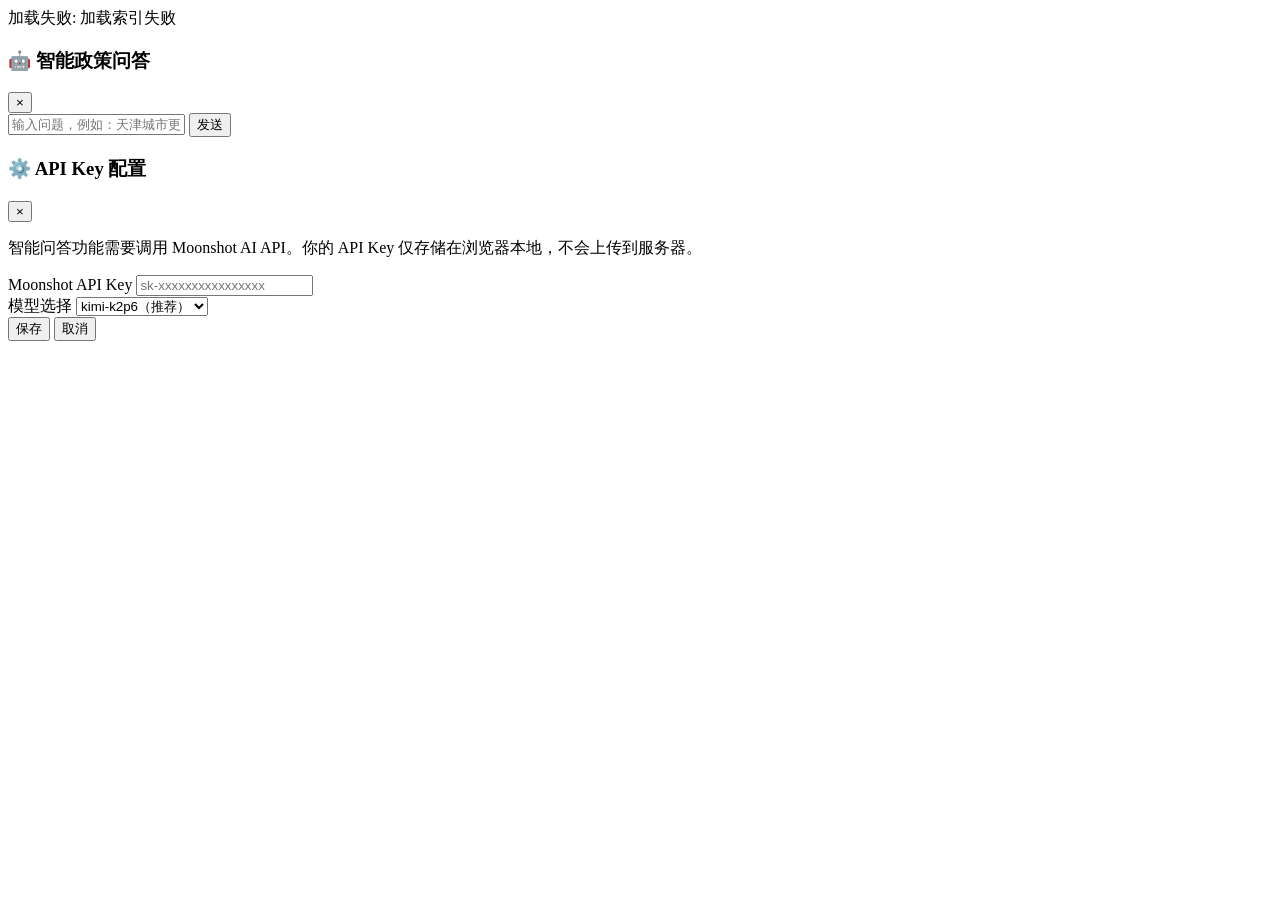
==== index.html @ b6fc8dc0 "将设置按钮移到全局header右上角，更显眼" ====
<!DOCTYPE html>
<html lang="zh-CN">
<head>
    <meta charset="UTF-8">
    <meta name="viewport" content="width=device-width, initial-scale=1.0">
    <title>天津市城市更新政策智能检索系统</title>
    <link rel="stylesheet" href="css/style.css">
</head>
<body>
    <div id="loading-screen">
        <div class="loader-ring"><div></div><div></div><div></div><div></div></div>
        <div class="loading-text">正在加载政策数据库...</div>
        <div class="loading-progress"><div class="loading-bar"></div></div>
    </div>

    <div id="app" style="display:none">
        <!-- 顶部导航 -->
        <header class="header">
            <div class="header-inner">
                <div class="logo">
                    <span class="logo-icon">🏛️</span>
                    <div class="logo-text">
                        <h1>城市更新政策智能检索</h1>
                        <span class="logo-sub">Tianjin Urban Renewal Policy Search</span>
                    </div>
                </div>
                <div class="header-stats">
                    <span id="stat-total">加载中...</span>
                    <button id="btn-config" class="btn-action" title="配置API Key" style="margin-left:10px;font-size:13px">⚙️</button>
                </div>
            </div>
        </header>

        <!-- 搜索区域 -->
        <section class="search-section">
            <div class="search-container">
                <div class="search-box">
                    <input type="text" id="search-input" placeholder="输入关键词检索，例如：容积率、停车位、保障性住房、存量盘活..." autocomplete="off">
                    <button id="search-btn" class="btn-search">🔍 检索</button>
                    <button id="rag-btn" class="btn-rag">🤖 智能问答</button>
                </div>
                <div class="search-tips">
                    <span>💡 支持模糊匹配 · 多关键词组合 · 自动补全</span>
                </div>
                <!-- 分类筛选 -->
                <div class="category-filter">
                    <button class="cat-filter active" data-cat="all">全部</button>
                    <button class="cat-filter" data-cat="国家层面政策">🇨🇳 国家政策</button>
                    <button class="cat-filter" data-cat="天津市市级法规/纲领性政策">🏛️ 地方法规</button>
                    <button class="cat-filter" data-cat="天津市市直部门配套政策">📋 部委文件</button>
                    <button class="cat-filter" data-cat="天津市地方标准">🔧 工程标准</button>
                </div>
            </div>
        </section>

        <!-- 主内容区 -->
        <main class="main-content">
            <!-- 左侧结果列表 -->
            <aside class="left-panel">
                <div class="panel-header">
                    <span>📋 检索结果</span>
                    <span id="result-count" class="result-count">0</span>
                </div>
                <div id="results-list" class="results-list">
                    <div class="empty-state">
                        <div class="empty-icon">🔍</div>
                        <div>输入关键词开始检索</div>
                    </div>
                </div>
            </aside>

            <!-- 右侧详情面板 -->
            <section class="right-panel">
                <div class="panel-header">
                    <span>📄 条文详情</span>
                    <div class="panel-actions">
                        <button id="btn-config" class="btn-action" title="配置API Key">⚙️</button>
                    </div>
                </div>
                <div id="detail-content" class="detail-content">
                    <div class="empty-state">
                        <div class="empty-icon">📑</div>
                        <div>点击左侧结果查看详情</div>
                    </div>
                </div>
            </section>
        </main>
    </div>

    <!-- RAG 问答弹窗 -->
    <div id="rag-modal" class="modal">
        <div class="modal-content">
            <div class="modal-header">
                <h3>🤖 智能政策问答</h3>
                <button class="modal-close" onclick="closeRag()">&times;</button>
            </div>
            <div class="modal-body">
                <div id="rag-messages" class="rag-messages"></div>
                <div class="rag-input-area">
                    <input type="text" id="rag-input" placeholder="输入问题，例如：天津城市更新条例中关于容积率控制的规定是什么？">
                    <button id="rag-send" onclick="sendRag()">发送</button>
                </div>
                <div id="rag-api-notice" class="api-notice" style="display:none">
                    ⚠️ 请先配置 Moonshot API Key 才能使用智能问答
                    <button onclick="showConfig()">去配置</button>
                </div>
            </div>
        </div>
    </div>

    <!-- API Key 配置弹窗 -->
    <div id="config-modal" class="modal">
        <div class="modal-content modal-small">
            <div class="modal-header">
                <h3>⚙️ API Key 配置</h3>
                <button class="modal-close" onclick="closeConfig()">&times;</button>
            </div>
            <div class="modal-body">
                <p class="config-desc">智能问答功能需要调用 Moonshot AI API。你的 API Key 仅存储在浏览器本地，不会上传到服务器。</p>
                <div class="config-field">
                    <label>Moonshot API Key</label>
                    <input type="password" id="api-key-input" placeholder="sk-xxxxxxxxxxxxxxxx">
                </div>
                <div class="config-field">
                    <label>模型选择</label>
                    <select id="model-select">
                        <option value="kimi-k2p6">kimi-k2p6（推荐）</option>
                        <option value="kimi-k2">kimi-k2</option>
                        <option value="moonshot-v1-8k">moonshot-v1-8k</option>
                    </select>
                </div>
                <div class="config-actions">
                    <button class="btn-primary" onclick="saveConfig()">保存</button>
                    <button onclick="closeConfig()">取消</button>
                </div>
            </div>
        </div>
    </div>

    <script src="js/app.js"></script>
</body>
</html>
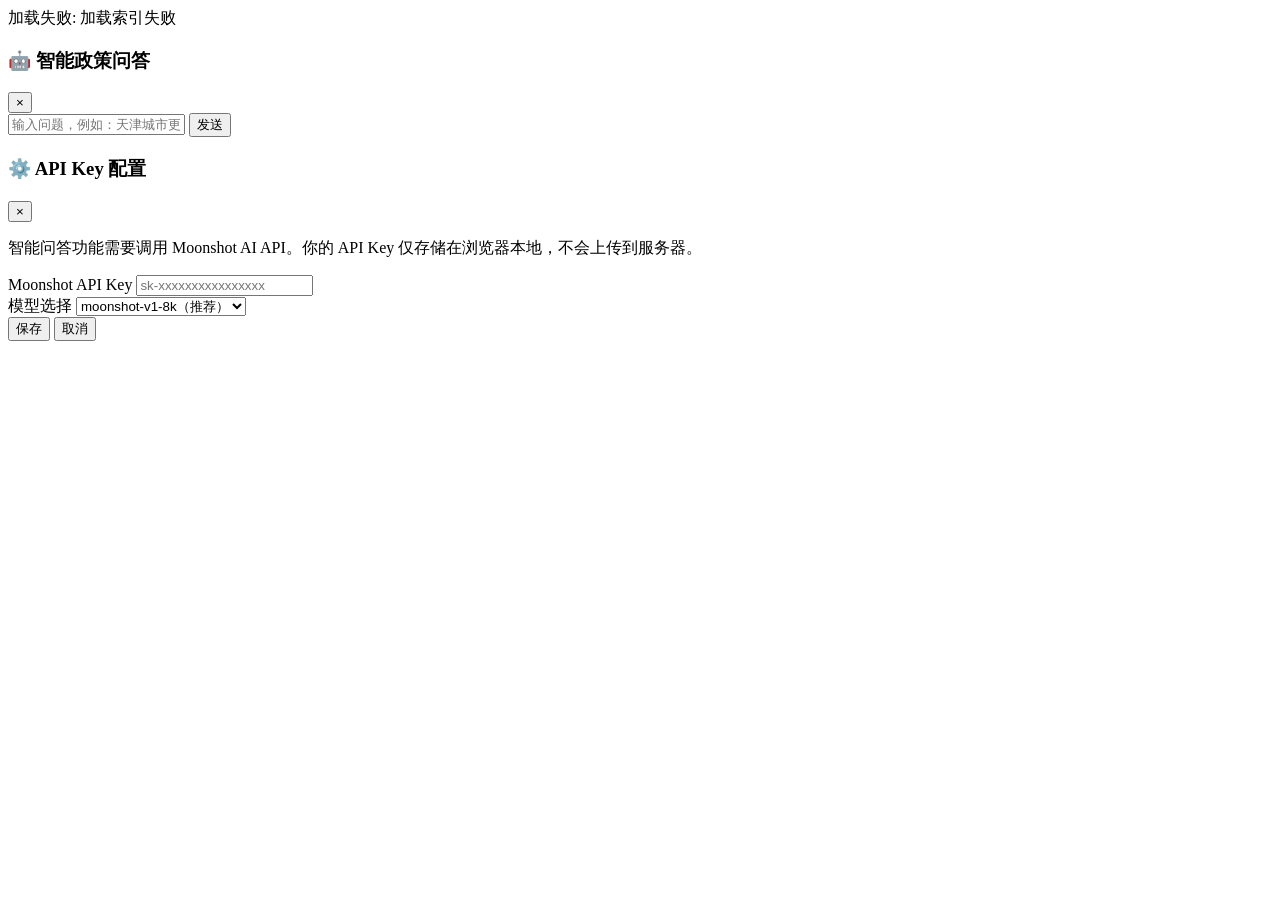
==== commit 39af1f0e: "修复模型名：moonshot API 用 moonshot-v1-8k 而非 kimi-k2p6" ====
--- a/index.html
+++ b/index.html
@@ -124,9 +124,9 @@
                 <div class="config-field">
                     <label>模型选择</label>
                     <select id="model-select">
-                        <option value="kimi-k2p6">kimi-k2p6（推荐）</option>
-                        <option value="kimi-k2">kimi-k2</option>
-                        <option value="moonshot-v1-8k">moonshot-v1-8k</option>
+                        <option value="moonshot-v1-8k">moonshot-v1-8k（推荐）</option>
+                        <option value="moonshot-v1-32k">moonshot-v1-32k</option>
+                        <option value="moonshot-v1-128k">moonshot-v1-128k</option>
                     </select>
                 </div>
                 <div class="config-actions">
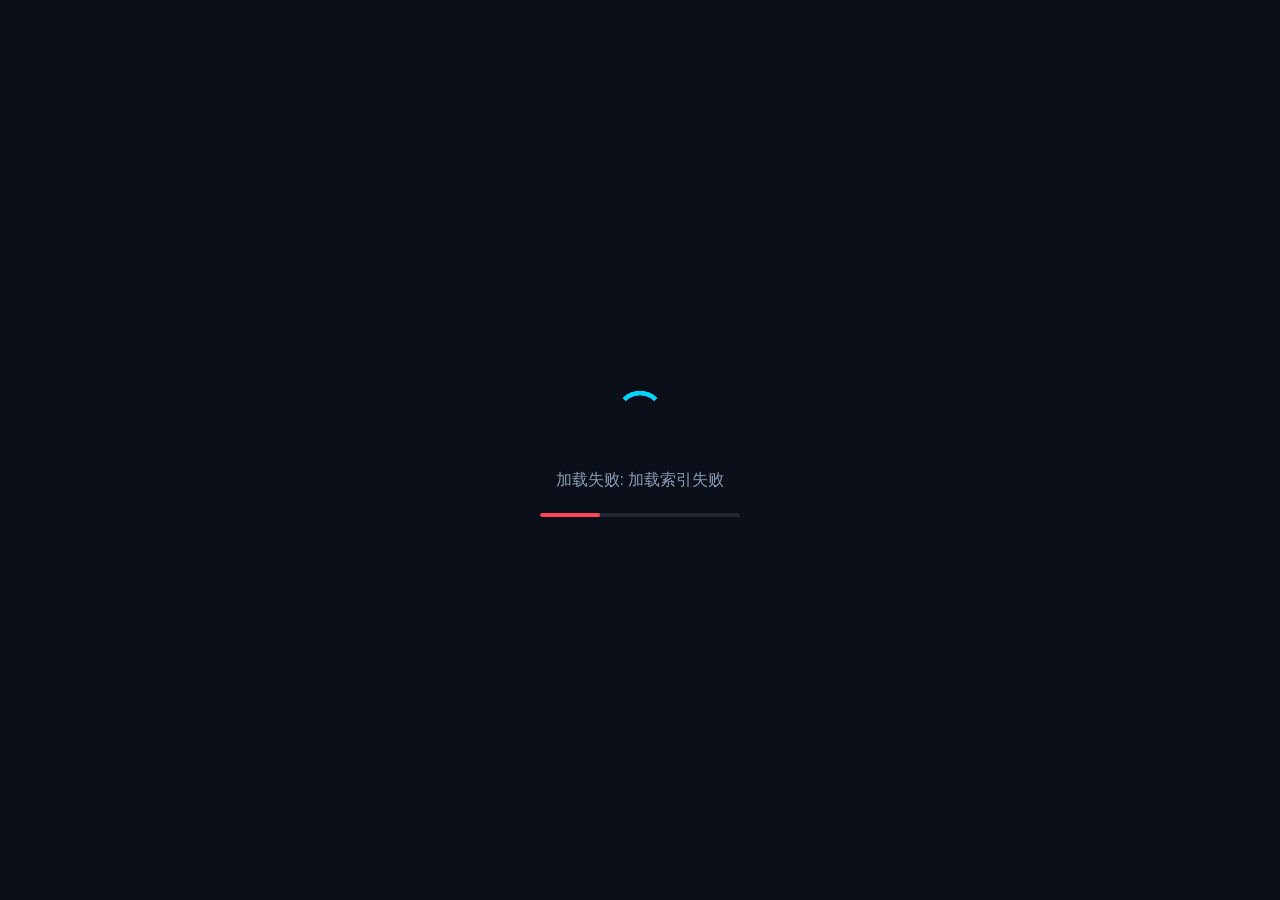
==== commit 52fbaedc: "header居中：标题+credit放正中，设置按钮固定右上角" ====
--- a/index.html
+++ b/index.html
@@ -16,17 +16,18 @@
     <div id="app" style="display:none">
         <!-- 顶部导航 -->
         <header class="header">
+            <button id="btn-config" class="btn-config-fixed" title="配置API Key">⚙️</button>
             <div class="header-inner">
-                <div class="logo">
+                <div class="logo-centered">
                     <span class="logo-icon">🏛️</span>
                     <div class="logo-text">
                         <h1>城市更新政策智能检索</h1>
                         <span class="logo-sub">Tianjin Urban Renewal Policy Search</span>
                     </div>
                 </div>
+                <div class="header-credit">The website is credit to TUPDI CHENXU, ZHOUNA, SUNKEZHANG, QIUYUSI</div>
                 <div class="header-stats">
                     <span id="stat-total">加载中...</span>
-                    <button id="btn-config" class="btn-action" title="配置API Key" style="margin-left:10px;font-size:13px">⚙️</button>
                 </div>
             </div>
         </header>
--- a/css/style.css
+++ b/css/style.css
@@ -0,0 +1,778 @@
+/* ============================================
+   城市更新政策智能检索系统
+   深色科技主题 · 动感交互
+   ============================================ */
+
+:root {
+    --bg-primary: #0a0f1a;
+    --bg-secondary: #0d1321;
+    --bg-card: rgba(13, 19, 33, 0.85);
+    --bg-card-hover: rgba(20, 30, 55, 0.95);
+    --text-primary: #e8ecf1;
+    --text-secondary: #8b9bb4;
+    --text-muted: #5a6a82;
+    --accent: #00d4ff;
+    --accent-dim: rgba(0, 212, 255, 0.15);
+    --accent-glow: rgba(0, 212, 255, 0.4);
+    --border: rgba(0, 212, 255, 0.12);
+    --border-hover: rgba(0, 212, 255, 0.3);
+    --danger: #ff4757;
+    --success: #2ed573;
+    --gradient-start: #00d4ff;
+    --gradient-end: #0077ff;
+    --font-main: 'Inter', 'Noto Sans SC', -apple-system, sans-serif;
+    --transition: 0.3s cubic-bezier(0.4, 0, 0.2, 1);
+    --radius: 12px;
+    --radius-sm: 8px;
+}
+
+* { margin: 0; padding: 0; box-sizing: border-box; }
+
+body {
+    font-family: var(--font-main);
+    background: var(--bg-primary);
+    color: var(--text-primary);
+    line-height: 1.6;
+    min-height: 100vh;
+    overflow-x: hidden;
+}
+
+/* ===== 加载动画 ===== */
+#loading-screen {
+    position: fixed;
+    inset: 0;
+    background: var(--bg-primary);
+    display: flex;
+    flex-direction: column;
+    align-items: center;
+    justify-content: center;
+    z-index: 9999;
+    gap: 20px;
+}
+.loader-ring {
+    display: inline-block;
+    position: relative;
+    width: 64px;
+    height: 64px;
+}
+.loader-ring div {
+    box-sizing: border-box;
+    display: block;
+    position: absolute;
+    width: 48px;
+    height: 48px;
+    margin: 8px;
+    border: 4px solid var(--accent);
+    border-radius: 50%;
+    animation: loader-ring 1.2s cubic-bezier(0.5, 0, 0.5, 1) infinite;
+    border-color: var(--accent) transparent transparent transparent;
+}
+.loader-ring div:nth-child(1) { animation-delay: -0.45s; }
+.loader-ring div:nth-child(2) { animation-delay: -0.3s; }
+.loader-ring div:nth-child(3) { animation-delay: -0.15s; }
+@keyframes loader-ring {
+    0% { transform: rotate(0deg); }
+    100% { transform: rotate(360deg); }
+}
+.loading-text {
+    font-size: 16px;
+    color: var(--text-secondary);
+    animation: pulse 2s ease-in-out infinite;
+}
+@keyframes pulse {
+    0%, 100% { opacity: 0.6; }
+    50% { opacity: 1; }
+}
+.loading-progress {
+    width: 200px;
+    height: 4px;
+    background: rgba(255,255,255,0.1);
+    border-radius: 2px;
+    overflow: hidden;
+}
+.loading-bar {
+    height: 100%;
+    width: 0%;
+    background: linear-gradient(90deg, var(--gradient-start), var(--gradient-end));
+    border-radius: 2px;
+    transition: width 0.5s ease;
+}
+
+/* ===== 头部 ===== */
+.header {
+    background: linear-gradient(180deg, rgba(10,15,26,0.95) 0%, rgba(10,15,26,0.8) 100%);
+    backdrop-filter: blur(20px);
+    border-bottom: 1px solid var(--border);
+    padding: 16px 24px;
+    position: sticky;
+    top: 0;
+    z-index: 100;
+    text-align: center;
+}
+.btn-config-fixed {
+    position: absolute;
+    top: 16px;
+    right: 24px;
+    padding: 6px 12px;
+    border: 1px solid var(--border);
+    border-radius: 6px;
+    font-size: 14px;
+    cursor: pointer;
+    background: transparent;
+    color: var(--text-secondary);
+    transition: all 0.2s;
+    z-index: 101;
+}
+.btn-config-fixed:hover {
+    border-color: var(--accent);
+    color: var(--accent);
+}
+.header-inner {
+    max-width: 1400px;
+    margin: 0 auto;
+    display: flex;
+    flex-direction: column;
+    align-items: center;
+    gap: 6px;
+}
+.logo-centered {
+    display: flex;
+    align-items: center;
+    gap: 12px;
+    justify-content: center;
+}
+.logo-centered .logo-icon {
+    font-size: 28px;
+}
+.logo-centered .logo-text h1 {
+    font-size: 18px;
+    font-weight: 700;
+    color: var(--text-primary);
+    line-height: 1.2;
+}
+.logo-centered .logo-sub {
+    font-size: 11px;
+    color: var(--text-muted);
+    letter-spacing: 1px;
+    text-transform: uppercase;
+}
+.header-stats {
+    font-size: 12px;
+    color: var(--text-secondary);
+    margin-top: 2px;
+}
+.header-credit {
+    font-size: 11px;
+    color: var(--text-muted);
+    letter-spacing: 0.5px;
+    margin-top: 2px;
+}
+
+/* ===== 搜索区域 ===== */
+.search-section {
+    padding: 32px 24px;
+    background: linear-gradient(180deg, rgba(0,212,255,0.03) 0%, transparent 100%);
+}
+.search-container {
+    max-width: 900px;
+    margin: 0 auto;
+    display: flex;
+    flex-direction: column;
+    gap: 16px;
+}
+.search-box {
+    display: flex;
+    gap: 12px;
+    align-items: center;
+}
+#search-input {
+    flex: 1;
+    padding: 14px 20px;
+    border: 2px solid var(--border);
+    border-radius: var(--radius);
+    font-size: 15px;
+    background: var(--bg-card);
+    color: var(--text-primary);
+    transition: all var(--transition);
+}
+#search-input:focus {
+    outline: none;
+    border-color: var(--accent);
+    box-shadow: 0 0 0 4px var(--accent-dim), 0 0 20px rgba(0,212,255,0.1);
+}
+#search-input::placeholder {
+    color: var(--text-muted);
+}
+.btn-search, .btn-rag {
+    padding: 14px 28px;
+    border: none;
+    border-radius: var(--radius);
+    font-size: 15px;
+    font-weight: 600;
+    cursor: pointer;
+    transition: all var(--transition);
+    white-space: nowrap;
+}
+.btn-search {
+    background: linear-gradient(135deg, #FF6B6B 0%, #FF8E8E 100%);
+    color: white;
+    box-shadow: 0 3px 12px rgba(255,107,107,0.3);
+}
+.btn-search:hover {
+    transform: translateY(-2px);
+    box-shadow: 0 5px 20px rgba(255,107,107,0.4);
+}
+.btn-rag {
+    background: linear-gradient(135deg, var(--gradient-start) 0%, var(--gradient-end) 100%);
+    color: white;
+    box-shadow: 0 3px 12px rgba(0,212,255,0.2);
+}
+.btn-rag:hover {
+    transform: translateY(-2px);
+    box-shadow: 0 5px 20px rgba(0,212,255,0.3);
+}
+.search-tips {
+    text-align: center;
+    font-size: 12px;
+    color: var(--text-muted);
+}
+
+/* ===== 分类筛选 ===== */
+.category-filter {
+    display: flex;
+    gap: 10px;
+    justify-content: center;
+    flex-wrap: wrap;
+    padding: 8px 0;
+}
+.cat-filter {
+    padding: 8px 16px;
+    border: 1px solid var(--border);
+    border-radius: 20px;
+    font-size: 13px;
+    font-weight: 500;
+    cursor: pointer;
+    background: var(--bg-card);
+    color: var(--text-secondary);
+    transition: all var(--transition);
+}
+.cat-filter:hover {
+    border-color: var(--border-hover);
+    color: var(--text-primary);
+    transform: translateY(-1px);
+}
+.cat-filter.active {
+    background: linear-gradient(135deg, var(--gradient-start), var(--gradient-end));
+    color: white;
+    border-color: transparent;
+    box-shadow: 0 3px 12px rgba(0,212,255,0.2);
+}
+
+/* ===== 主内容区 ===== */
+.main-content {
+    display: flex;
+    max-width: 1400px;
+    margin: 0 auto;
+    padding: 0 24px 24px;
+    gap: 1px;
+    height: calc(100vh - 220px);
+    min-height: 500px;
+}
+
+/* ===== 左侧面板 ===== */
+.left-panel {
+    width: 420px;
+    min-width: 320px;
+    background: var(--bg-card);
+    border: 1px solid var(--border);
+    border-radius: var(--radius) 0 0 var(--radius);
+    display: flex;
+    flex-direction: column;
+    overflow: hidden;
+}
+.panel-header {
+    padding: 14px 18px;
+    background: var(--bg-secondary);
+    border-bottom: 1px solid var(--border);
+    font-size: 14px;
+    font-weight: 600;
+    display: flex;
+    justify-content: space-between;
+    align-items: center;
+    flex-shrink: 0;
+}
+.result-count {
+    background: var(--accent-dim);
+    color: var(--accent);
+    font-size: 12px;
+    padding: 2px 10px;
+    border-radius: 10px;
+    font-weight: 700;
+}
+.results-list {
+    flex: 1;
+    overflow-y: auto;
+    padding: 12px;
+}
+
+/* 空状态 */
+.empty-state {
+    display: flex;
+    flex-direction: column;
+    align-items: center;
+    justify-content: center;
+    height: 100%;
+    color: var(--text-muted);
+    font-size: 14px;
+    text-align: center;
+    gap: 12px;
+}
+.empty-icon {
+    font-size: 48px;
+    opacity: 0.3;
+}
+
+/* 结果卡片 */
+.result-card {
+    padding: 14px 16px;
+    margin-bottom: 10px;
+    border-radius: var(--radius-sm);
+    cursor: pointer;
+    transition: all var(--transition);
+    border: 1px solid transparent;
+    position: relative;
+    overflow: hidden;
+    animation: cardIn 0.3s ease forwards;
+    opacity: 0;
+}
+@keyframes cardIn {
+    from { opacity: 0; transform: translateY(10px); }
+    to { opacity: 1; transform: translateY(0); }
+}
+.result-card:hover {
+    background: var(--bg-card-hover);
+    border-color: var(--border-hover);
+    transform: translateY(-2px);
+    box-shadow: 0 4px 16px rgba(0,0,0,0.2);
+}
+.result-card.active {
+    border-color: var(--accent);
+    box-shadow: 0 0 0 2px var(--accent-dim), 0 4px 16px rgba(0,212,255,0.1);
+    background: rgba(0,212,255,0.05);
+}
+.result-card::before {
+    content: '';
+    position: absolute;
+    left: 0; top: 0; bottom: 0;
+    width: 4px;
+    border-radius: 4px 0 0 4px;
+    opacity: 0.8;
+}
+/* 分类颜色 */
+.result-card.cat-national::before { background: #FF6B6B; }
+.result-card.cat-policy::before { background: #4D96FF; }
+.result-card.cat-policy2::before { background: #6BCB77; }
+.result-card.cat-standard::before { background: #FFD93D; }
+.result-card.cat-default::before { background: #95a5a6; }
+
+.result-header {
+    display: flex;
+    align-items: center;
+    gap: 8px;
+    margin-bottom: 6px;
+    font-size: 12px;
+}
+.result-type {
+    color: white;
+    font-size: 10px;
+    padding: 2px 8px;
+    border-radius: 6px;
+    font-weight: 700;
+    white-space: nowrap;
+}
+.result-type.type-national { background: #FF6B6B; }
+.result-type.type-policy { background: #4D96FF; }
+.result-type.type-policy2 { background: #6BCB77; }
+.result-type.type-standard { background: #d4a017; color: #333; }
+.result-type.type-default { background: #95a5a6; }
+.result-score {
+    font-size: 11px;
+    color: var(--accent);
+    font-weight: 700;
+    margin-left: auto;
+}
+.result-title {
+    font-size: 13px;
+    color: var(--text-primary);
+    line-height: 1.5;
+    font-weight: 500;
+    margin-bottom: 4px;
+}
+.result-meta {
+    font-size: 11px;
+    color: var(--text-muted);
+    display: flex;
+    gap: 8px;
+    flex-wrap: wrap;
+}
+.result-abstract {
+    font-size: 12px;
+    color: var(--text-secondary);
+    line-height: 1.6;
+    margin-top: 8px;
+    display: -webkit-box;
+    -webkit-line-clamp: 2;
+    -webkit-box-orient: vertical;
+    overflow: hidden;
+}
+
+/* ===== 右侧详情面板 ===== */
+.right-panel {
+    flex: 1;
+    background: var(--bg-card);
+    border: 1px solid var(--border);
+    border-radius: 0 var(--radius) var(--radius) 0;
+    display: flex;
+    flex-direction: column;
+    overflow: hidden;
+}
+.panel-actions {
+    display: flex;
+    gap: 8px;
+}
+.btn-action {
+    padding: 6px 12px;
+    border: 1px solid var(--border);
+    border-radius: var(--radius-sm);
+    font-size: 12px;
+    cursor: pointer;
+    background: transparent;
+    color: var(--text-secondary);
+    transition: all var(--transition);
+}
+.btn-action:hover {
+    border-color: var(--border-hover);
+    color: var(--text-primary);
+    background: var(--bg-card-hover);
+}
+.detail-content {
+    flex: 1;
+    overflow-y: auto;
+    padding: 24px;
+}
+.detail-header {
+    margin-bottom: 20px;
+    padding-bottom: 16px;
+    border-bottom: 1px solid var(--border);
+}
+.detail-std-code {
+    font-size: 20px;
+    font-weight: 800;
+    color: var(--text-primary);
+    margin-bottom: 6px;
+}
+.detail-std-name {
+    font-size: 15px;
+    color: var(--text-secondary);
+    margin-bottom: 8px;
+    font-weight: 500;
+}
+.detail-clause {
+    font-size: 14px;
+    color: var(--accent);
+    font-weight: 600;
+}
+.detail-text {
+    font-size: 14px;
+    line-height: 2.0;
+    color: var(--text-primary);
+    white-space: pre-wrap;
+    padding: 20px;
+    background: rgba(0,0,0,0.2);
+    border-radius: var(--radius-sm);
+    border-left: 4px solid var(--accent);
+}
+.detail-actions {
+    padding: 16px 24px;
+    background: var(--bg-secondary);
+    border-top: 1px solid var(--border);
+    display: flex;
+    gap: 10px;
+}
+.btn-primary {
+    background: linear-gradient(135deg, var(--gradient-start), var(--gradient-end));
+    color: white;
+    border: none;
+    padding: 10px 24px;
+    border-radius: var(--radius-sm);
+    font-size: 13px;
+    font-weight: 600;
+    cursor: pointer;
+    transition: all var(--transition);
+    box-shadow: 0 3px 12px rgba(0,212,255,0.2);
+}
+.btn-primary:hover {
+    transform: translateY(-2px);
+    box-shadow: 0 5px 20px rgba(0,212,255,0.3);
+}
+.btn-secondary {
+    background: var(--bg-card);
+    border: 1px solid var(--border);
+    color: var(--text-secondary);
+    padding: 10px 24px;
+    border-radius: var(--radius-sm);
+    font-size: 13px;
+    font-weight: 500;
+    cursor: pointer;
+    transition: all var(--transition);
+}
+.btn-secondary:hover {
+    border-color: var(--border-hover);
+    color: var(--text-primary);
+    background: var(--bg-card-hover);
+}
+
+/* 关键词高亮 */
+.highlight {
+    background: rgba(255, 241, 118, 0.25);
+    color: #fff176;
+    padding: 1px 3px;
+    border-radius: 3px;
+    font-weight: 600;
+}
+
+/* ===== 弹窗 ===== */
+.modal {
+    display: none;
+    position: fixed;
+    top: 0; left: 0;
+    width: 100%; height: 100%;
+    background: rgba(0,0,0,0.6);
+    z-index: 1000;
+    justify-content: center;
+    align-items: center;
+    backdrop-filter: blur(4px);
+}
+.modal.show { display: flex; }
+.modal-content {
+    background: var(--bg-secondary);
+    border: 1px solid var(--border);
+    border-radius: var(--radius);
+    width: 90%;
+    max-width: 700px;
+    max-height: 85vh;
+    display: flex;
+    flex-direction: column;
+    overflow: hidden;
+    box-shadow: 0 20px 60px rgba(0,0,0,0.5);
+    animation: modalIn 0.3s ease;
+}
+.modal-small { max-width: 450px; }
+@keyframes modalIn {
+    from { opacity: 0; transform: scale(0.95); }
+    to { opacity: 1; transform: scale(1); }
+}
+.modal-header {
+    padding: 16px 24px;
+    border-bottom: 1px solid var(--border);
+    display: flex;
+    justify-content: space-between;
+    align-items: center;
+    flex-shrink: 0;
+}
+.modal-header h3 {
+    font-size: 16px;
+    font-weight: 600;
+}
+.modal-close {
+    font-size: 24px;
+    cursor: pointer;
+    color: var(--text-muted);
+    background: none;
+    border: none;
+    line-height: 1;
+    width: 32px;
+    height: 32px;
+    display: flex;
+    align-items: center;
+    justify-content: center;
+    border-radius: var(--radius-sm);
+    transition: all var(--transition);
+}
+.modal-close:hover {
+    background: var(--bg-card);
+    color: var(--text-primary);
+}
+.modal-body {
+    flex: 1;
+    overflow-y: auto;
+    padding: 20px 24px;
+    display: flex;
+    flex-direction: column;
+    gap: 16px;
+}
+
+/* RAG 消息 */
+.rag-messages {
+    flex: 1;
+    overflow-y: auto;
+    display: flex;
+    flex-direction: column;
+    gap: 16px;
+    padding: 8px 0;
+}
+.rag-message {
+    padding: 14px 18px;
+    border-radius: var(--radius-sm);
+    max-width: 90%;
+    animation: messageIn 0.3s ease;
+}
+@keyframes messageIn {
+    from { opacity: 0; transform: translateY(8px); }
+    to { opacity: 1; transform: translateY(0); }
+}
+.rag-message.user {
+    align-self: flex-end;
+    background: linear-gradient(135deg, var(--gradient-start), var(--gradient-end));
+    color: white;
+}
+.rag-message.assistant {
+    align-self: flex-start;
+    background: var(--bg-card);
+    border: 1px solid var(--border);
+    color: var(--text-primary);
+    line-height: 1.8;
+}
+.rag-message.assistant .rag-sources {
+    margin-top: 12px;
+    padding-top: 12px;
+    border-top: 1px solid var(--border);
+    font-size: 12px;
+    color: var(--text-secondary);
+}
+.rag-message.assistant .rag-sources a {
+    color: var(--accent);
+    text-decoration: none;
+    margin-right: 8px;
+}
+.rag-message.assistant .rag-sources a:hover {
+    text-decoration: underline;
+}
+.rag-input-area {
+    display: flex;
+    gap: 10px;
+    padding-top: 12px;
+    border-top: 1px solid var(--border);
+    flex-shrink: 0;
+}
+#rag-input {
+    flex: 1;
+    padding: 12px 16px;
+    border: 1px solid var(--border);
+    border-radius: var(--radius-sm);
+    font-size: 14px;
+    background: var(--bg-card);
+    color: var(--text-primary);
+}
+#rag-input:focus {
+    outline: none;
+    border-color: var(--accent);
+}
+#rag-send {
+    padding: 12px 24px;
+    background: linear-gradient(135deg, var(--gradient-start), var(--gradient-end));
+    color: white;
+    border: none;
+    border-radius: var(--radius-sm);
+    font-size: 14px;
+    font-weight: 600;
+    cursor: pointer;
+    transition: all var(--transition);
+}
+#rag-send:hover {
+    transform: translateY(-2px);
+    box-shadow: 0 4px 12px rgba(0,212,255,0.3);
+}
+
+/* API 配置 */
+.api-notice {
+    text-align: center;
+    padding: 16px;
+    background: var(--accent-dim);
+    border-radius: var(--radius-sm);
+    font-size: 13px;
+    color: var(--accent);
+}
+.api-notice button {
+    margin-left: 8px;
+    padding: 6px 14px;
+    background: var(--accent);
+    color: #0a0f1a;
+    border: none;
+    border-radius: 6px;
+    font-size: 12px;
+    font-weight: 600;
+    cursor: pointer;
+}
+.config-desc {
+    font-size: 13px;
+    color: var(--text-secondary);
+    line-height: 1.7;
+}
+.config-field {
+    display: flex;
+    flex-direction: column;
+    gap: 6px;
+}
+.config-field label {
+    font-size: 13px;
+    font-weight: 600;
+    color: var(--text-primary);
+}
+.config-field input, .config-field select {
+    padding: 10px 14px;
+    border: 1px solid var(--border);
+    border-radius: var(--radius-sm);
+    font-size: 14px;
+    background: var(--bg-card);
+    color: var(--text-primary);
+}
+.config-field input:focus, .config-field select:focus {
+    outline: none;
+    border-color: var(--accent);
+}
+.config-actions {
+    display: flex;
+    gap: 10px;
+    justify-content: flex-end;
+    padding-top: 8px;
+}
+
+/* ===== 响应式 ===== */
+@media (max-width: 768px) {
+    .main-content { flex-direction: column; height: auto; }
+    .left-panel { width: 100%; min-width: auto; border-radius: var(--radius) var(--radius) 0 0; max-height: 50vh; }
+    .right-panel { border-radius: 0 0 var(--radius) var(--radius); min-height: 300px; }
+    .search-box { flex-wrap: wrap; }
+    #search-input { width: 100%; }
+    .btn-search, .btn-rag { flex: 1; }
+    .category-filter { justify-content: flex-start; overflow-x: auto; flex-wrap: nowrap; }
+    .modal-content { width: 96%; max-height: 92vh; }
+}
+
+/* 滚动条美化 */
+::-webkit-scrollbar { width: 6px; }
+::-webkit-scrollbar-track { background: transparent; }
+::-webkit-scrollbar-thumb { background: var(--text-muted); border-radius: 3px; }
+::-webkit-scrollbar-thumb:hover { background: var(--text-secondary); }
+
+/* 加载 shimmer 效果 */
+.shimmer {
+    background: linear-gradient(90deg, var(--bg-card) 25%, var(--bg-card-hover) 50%, var(--bg-card) 75%);
+    background-size: 200% 100%;
+    animation: shimmer 1.5s infinite;
+}
+@keyframes shimmer {
+    0% { background-position: 200% 0; }
+    100% { background-position: -200% 0; }
+}
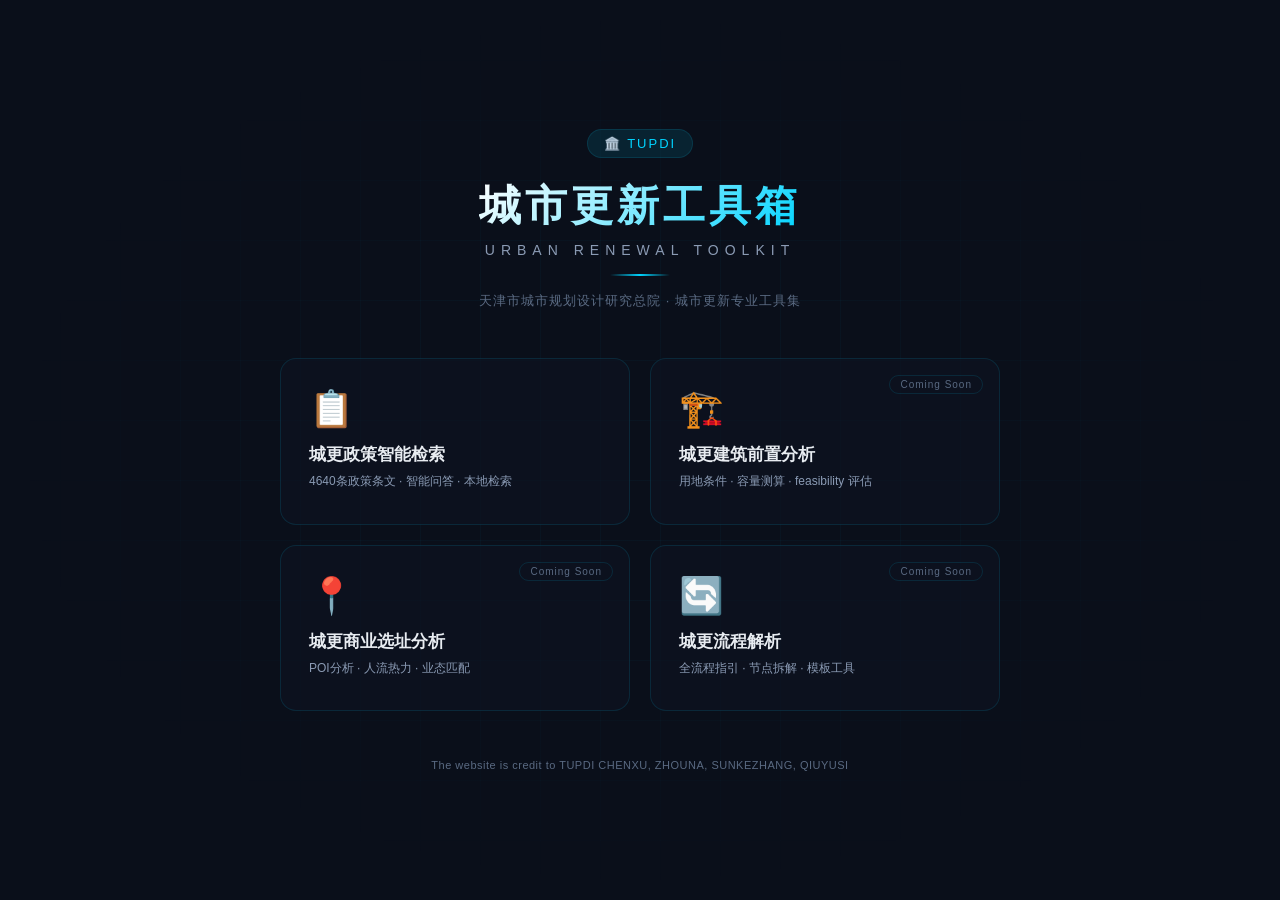
==== commit 2e2fad3e: "新增landing page + 鼠标互动效果 + 去掉search右侧面板设置按钮" ====
--- a/index.html
+++ b/index.html
@@ -3,141 +3,79 @@
 <head>
     <meta charset="UTF-8">
     <meta name="viewport" content="width=device-width, initial-scale=1.0">
-    <title>天津市城市更新政策智能检索系统</title>
-    <link rel="stylesheet" href="css/style.css">
+    <title>TUPDI 城市更新工具箱</title>
+    <link rel="stylesheet" href="css/landing.css">
 </head>
 <body>
-    <div id="loading-screen">
-        <div class="loader-ring"><div></div><div></div><div></div><div></div></div>
-        <div class="loading-text">正在加载政策数据库...</div>
-        <div class="loading-progress"><div class="loading-bar"></div></div>
-    </div>
+    <!-- 光标跟随发光 -->
+    <div id="cursor-glow"></div>
+    
+    <!-- 背景网格 -->
+    <div class="bg-grid"></div>
 
-    <div id="app" style="display:none">
-        <!-- 顶部导航 -->
-        <header class="header">
-            <button id="btn-config" class="btn-config-fixed" title="配置API Key">⚙️</button>
-            <div class="header-inner">
-                <div class="logo-centered">
-                    <span class="logo-icon">🏛️</span>
-                    <div class="logo-text">
-                        <h1>城市更新政策智能检索</h1>
-                        <span class="logo-sub">Tianjin Urban Renewal Policy Search</span>
-                    </div>
+    <main class="landing-main">
+        <!-- 标题区 -->
+        <div class="landing-hero">
+            <div class="hero-badge">🏛️ TUPDI</div>
+            <h1 class="hero-title">城市更新工具箱</h1>
+            <p class="hero-sub">Urban Renewal Toolkit</p>
+            <div class="hero-line"></div>
+            <p class="hero-desc">天津市城市规划设计研究总院 · 城市更新专业工具集</p>
+        </div>
+
+        <!-- 工具卡片区 -->
+        <div class="tools-grid">
+            <!-- 卡片1：政策智能检索 -->
+            <a href="search.html" class="tool-card" data-tilt>
+                <div class="card-icon">📋</div>
+                <div class="card-content">
+                    <h3>城更政策智能检索</h3>
+                    <p>4640条政策条文 · 智能问答 · 本地检索</p>
                 </div>
-                <div class="header-credit">The website is credit to TUPDI CHENXU, ZHOUNA, SUNKEZHANG, QIUYUSI</div>
-                <div class="header-stats">
-                    <span id="stat-total">加载中...</span>
+                <div class="card-arrow">→</div>
+                <div class="card-glow"></div>
+            </a>
+
+            <!-- 卡片2：建筑前置分析 -->
+            <div class="tool-card disabled" data-tilt>
+                <div class="card-icon">🏗️</div>
+                <div class="card-content">
+                    <h3>城更建筑前置分析</h3>
+                    <p>用地条件 · 容量测算 ·  feasibility 评估</p>
                 </div>
+                <div class="card-badge">Coming Soon</div>
+                <div class="card-glow"></div>
             </div>
-        </header>
 
-        <!-- 搜索区域 -->
-        <section class="search-section">
-            <div class="search-container">
-                <div class="search-box">
-                    <input type="text" id="search-input" placeholder="输入关键词检索，例如：容积率、停车位、保障性住房、存量盘活..." autocomplete="off">
-                    <button id="search-btn" class="btn-search">🔍 检索</button>
-                    <button id="rag-btn" class="btn-rag">🤖 智能问答</button>
+            <!-- 卡片3：商业选址分析 -->
+            <div class="tool-card disabled" data-tilt>
+                <div class="card-icon">📍</div>
+                <div class="card-content">
+                    <h3>城更商业选址分析</h3>
+                    <p>POI分析 · 人流热力 · 业态匹配</p>
                 </div>
-                <div class="search-tips">
-                    <span>💡 支持模糊匹配 · 多关键词组合 · 自动补全</span>
+                <div class="card-badge">Coming Soon</div>
+                <div class="card-glow"></div>
+            </div>
+
+            <!-- 卡片4：流程解析 -->
+            <div class="tool-card disabled" data-tilt>
+                <div class="card-icon">🔄</div>
+                <div class="card-content">
+                    <h3>城更流程解析</h3>
+                    <p>全流程指引 · 节点拆解 · 模板工具</p>
                 </div>
-                <!-- 分类筛选 -->
-                <div class="category-filter">
-                    <button class="cat-filter active" data-cat="all">全部</button>
-                    <button class="cat-filter" data-cat="国家层面政策">🇨🇳 国家政策</button>
-                    <button class="cat-filter" data-cat="天津市市级法规/纲领性政策">🏛️ 地方法规</button>
-                    <button class="cat-filter" data-cat="天津市市直部门配套政策">📋 部委文件</button>
-                    <button class="cat-filter" data-cat="天津市地方标准">🔧 工程标准</button>
-                </div>
-            </div>
-        </section>
-
-        <!-- 主内容区 -->
-        <main class="main-content">
-            <!-- 左侧结果列表 -->
-            <aside class="left-panel">
-                <div class="panel-header">
-                    <span>📋 检索结果</span>
-                    <span id="result-count" class="result-count">0</span>
-                </div>
-                <div id="results-list" class="results-list">
-                    <div class="empty-state">
-                        <div class="empty-icon">🔍</div>
-                        <div>输入关键词开始检索</div>
-                    </div>
-                </div>
-            </aside>
-
-            <!-- 右侧详情面板 -->
-            <section class="right-panel">
-                <div class="panel-header">
-                    <span>📄 条文详情</span>
-                    <div class="panel-actions">
-                        <button id="btn-config" class="btn-action" title="配置API Key">⚙️</button>
-                    </div>
-                </div>
-                <div id="detail-content" class="detail-content">
-                    <div class="empty-state">
-                        <div class="empty-icon">📑</div>
-                        <div>点击左侧结果查看详情</div>
-                    </div>
-                </div>
-            </section>
-        </main>
-    </div>
-
-    <!-- RAG 问答弹窗 -->
-    <div id="rag-modal" class="modal">
-        <div class="modal-content">
-            <div class="modal-header">
-                <h3>🤖 智能政策问答</h3>
-                <button class="modal-close" onclick="closeRag()">&times;</button>
-            </div>
-            <div class="modal-body">
-                <div id="rag-messages" class="rag-messages"></div>
-                <div class="rag-input-area">
-                    <input type="text" id="rag-input" placeholder="输入问题，例如：天津城市更新条例中关于容积率控制的规定是什么？">
-                    <button id="rag-send" onclick="sendRag()">发送</button>
-                </div>
-                <div id="rag-api-notice" class="api-notice" style="display:none">
-                    ⚠️ 请先配置 Moonshot API Key 才能使用智能问答
-                    <button onclick="showConfig()">去配置</button>
-                </div>
+                <div class="card-badge">Coming Soon</div>
+                <div class="card-glow"></div>
             </div>
         </div>
-    </div>
 
-    <!-- API Key 配置弹窗 -->
-    <div id="config-modal" class="modal">
-        <div class="modal-content modal-small">
-            <div class="modal-header">
-                <h3>⚙️ API Key 配置</h3>
-                <button class="modal-close" onclick="closeConfig()">&times;</button>
-            </div>
-            <div class="modal-body">
-                <p class="config-desc">智能问答功能需要调用 Moonshot AI API。你的 API Key 仅存储在浏览器本地，不会上传到服务器。</p>
-                <div class="config-field">
-                    <label>Moonshot API Key</label>
-                    <input type="password" id="api-key-input" placeholder="sk-xxxxxxxxxxxxxxxx">
-                </div>
-                <div class="config-field">
-                    <label>模型选择</label>
-                    <select id="model-select">
-                        <option value="moonshot-v1-8k">moonshot-v1-8k（推荐）</option>
-                        <option value="moonshot-v1-32k">moonshot-v1-32k</option>
-                        <option value="moonshot-v1-128k">moonshot-v1-128k</option>
-                    </select>
-                </div>
-                <div class="config-actions">
-                    <button class="btn-primary" onclick="saveConfig()">保存</button>
-                    <button onclick="closeConfig()">取消</button>
-                </div>
-            </div>
-        </div>
-    </div>
+        <!-- 底部信息 -->
+        <footer class="landing-footer">
+            <p>The website is credit to TUPDI CHENXU, ZHOUNA, SUNKEZHANG, QIUYUSI</p>
+        </footer>
+    </main>
 
-    <script src="js/app.js"></script>
+    <script src="js/landing.js"></script>
 </body>
 </html>
--- a/css/landing.css
+++ b/css/landing.css
@@ -0,0 +1,267 @@
+/* ============================================
+   TUPDI 城市更新工具箱 - Landing Page
+   ============================================ */
+
+:root {
+    --bg: #0a0f1a;
+    --bg-card: rgba(13,19,33,0.7);
+    --bg-card-hover: rgba(20,30,55,0.85);
+    --text: #e8ecf1;
+    --text-secondary: #8b9bb4;
+    --text-muted: #5a6a82;
+    --accent: #00d4ff;
+    --accent-dim: rgba(0,212,255,0.1);
+    --border: rgba(0,212,255,0.12);
+    --border-hover: rgba(0,212,255,0.25);
+    --font: 'Inter','Noto Sans SC',-apple-system,sans-serif;
+    --radius: 16px;
+    --transition: 0.4s cubic-bezier(0.4, 0, 0.2, 1);
+}
+
+* { margin: 0; padding: 0; box-sizing: border-box; }
+
+body {
+    font-family: var(--font);
+    background: var(--bg);
+    color: var(--text);
+    min-height: 100vh;
+    overflow-x: hidden;
+    cursor: default;
+}
+
+/* ===== 光标跟随发光 ===== */
+#cursor-glow {
+    position: fixed;
+    width: 300px; height: 300px;
+    border-radius: 50%;
+    background: radial-gradient(circle, rgba(0,212,255,0.08) 0%, transparent 70%);
+    pointer-events: none;
+    z-index: 0;
+    transform: translate(-50%, -50%);
+    transition: opacity 0.3s;
+    opacity: 0;
+}
+body:hover #cursor-glow { opacity: 1; }
+
+/* ===== 背景网格 ===== */
+.bg-grid {
+    position: fixed;
+    inset: 0;
+    z-index: 0;
+    pointer-events: none;
+    background-image: 
+        linear-gradient(rgba(0,212,255,0.03) 1px, transparent 1px),
+        linear-gradient(90deg, rgba(0,212,255,0.03) 1px, transparent 1px);
+    background-size: 60px 60px;
+    mask-image: radial-gradient(ellipse at center, black 30%, transparent 70%);
+    -webkit-mask-image: radial-gradient(ellipse at center, black 30%, transparent 70%);
+}
+
+/* ===== 主容器 ===== */
+.landing-main {
+    position: relative;
+    z-index: 1;
+    min-height: 100vh;
+    display: flex;
+    flex-direction: column;
+    align-items: center;
+    justify-content: center;
+    padding: 60px 24px;
+    gap: 48px;
+}
+
+/* ===== 标题区 ===== */
+.landing-hero {
+    text-align: center;
+    animation: fadeInUp 0.8s ease forwards;
+    opacity: 0;
+}
+@keyframes fadeInUp {
+    from { opacity: 0; transform: translateY(30px); }
+    to { opacity: 1; transform: translateY(0); }
+}
+
+.hero-badge {
+    display: inline-block;
+    font-size: 13px;
+    color: var(--accent);
+    border: 1px solid var(--border);
+    padding: 6px 16px;
+    border-radius: 20px;
+    margin-bottom: 20px;
+    letter-spacing: 2px;
+    background: var(--accent-dim);
+}
+
+.hero-title {
+    font-size: 42px;
+    font-weight: 800;
+    letter-spacing: 4px;
+    margin-bottom: 8px;
+    background: linear-gradient(135deg, #fff 0%, var(--accent) 100%);
+    -webkit-background-clip: text;
+    -webkit-text-fill-color: transparent;
+    background-clip: text;
+}
+
+.hero-sub {
+    font-size: 14px;
+    color: var(--text-secondary);
+    letter-spacing: 6px;
+    text-transform: uppercase;
+    margin-bottom: 16px;
+}
+
+.hero-line {
+    width: 60px;
+    height: 2px;
+    background: linear-gradient(90deg, transparent, var(--accent), transparent);
+    margin: 0 auto 16px;
+}
+
+.hero-desc {
+    font-size: 13px;
+    color: var(--text-muted);
+    letter-spacing: 1px;
+}
+
+/* ===== 工具网格 ===== */
+.tools-grid {
+    display: grid;
+    grid-template-columns: repeat(2, 1fr);
+    gap: 20px;
+    max-width: 720px;
+    width: 100%;
+    perspective: 1000px;
+}
+
+/* ===== 工具卡片 ===== */
+.tool-card {
+    position: relative;
+    background: var(--bg-card);
+    border: 1px solid var(--border);
+    border-radius: var(--radius);
+    padding: 32px 28px;
+    display: flex;
+    flex-direction: column;
+    gap: 16px;
+    cursor: pointer;
+    text-decoration: none;
+    color: inherit;
+    overflow: hidden;
+    transition: all var(--transition);
+    transform-style: preserve-3d;
+    animation: cardIn 0.6s ease forwards;
+    opacity: 0;
+}
+.tool-card:nth-child(1) { animation-delay: 0.1s; }
+.tool-card:nth-child(2) { animation-delay: 0.2s; }
+.tool-card:nth-child(3) { animation-delay: 0.3s; }
+.tool-card:nth-child(4) { animation-delay: 0.4s; }
+
+@keyframes cardIn {
+    from { opacity: 0; transform: translateY(20px); }
+    to { opacity: 1; transform: translateY(0); }
+}
+
+.tool-card:not(.disabled):hover {
+    border-color: var(--border-hover);
+    background: var(--bg-card-hover);
+    transform: translateY(-6px) scale(1.02);
+    box-shadow: 0 20px 40px rgba(0,0,0,0.4), 0 0 0 1px rgba(0,212,255,0.15);
+}
+
+.tool-card.disabled {
+    cursor: not-allowed;
+    opacity: 0.5;
+}
+.tool-card.disabled:hover {
+    border-color: var(--border);
+    transform: none;
+}
+
+/* 卡片发光层 */
+.card-glow {
+    position: absolute;
+    inset: 0;
+    border-radius: var(--radius);
+    opacity: 0;
+    transition: opacity 0.4s;
+    background: radial-gradient(
+        600px circle at var(--mouse-x, 50%) var(--mouse-y, 50%),
+        rgba(0,212,255,0.08),
+        transparent 40%
+    );
+    pointer-events: none;
+}
+.tool-card:not(.disabled):hover .card-glow {
+    opacity: 1;
+}
+
+/* 卡片内容 */
+.card-icon {
+    font-size: 36px;
+    line-height: 1;
+    transition: transform 0.3s;
+}
+.tool-card:not(.disabled):hover .card-icon {
+    transform: scale(1.15) rotate(-5deg);
+}
+
+.card-content h3 {
+    font-size: 17px;
+    font-weight: 700;
+    margin-bottom: 6px;
+    color: var(--text);
+}
+
+.card-content p {
+    font-size: 12px;
+    color: var(--text-secondary);
+    line-height: 1.6;
+}
+
+.card-arrow {
+    position: absolute;
+    right: 24px;
+    bottom: 28px;
+    font-size: 20px;
+    color: var(--accent);
+    opacity: 0;
+    transform: translateX(-10px);
+    transition: all 0.3s;
+}
+.tool-card:not(.disabled):hover .card-arrow {
+    opacity: 1;
+    transform: translateX(0);
+}
+
+.card-badge {
+    position: absolute;
+    top: 16px;
+    right: 16px;
+    font-size: 10px;
+    color: var(--text-muted);
+    border: 1px solid var(--border);
+    padding: 3px 10px;
+    border-radius: 12px;
+    letter-spacing: 1px;
+}
+
+/* ===== 底部 ===== */
+.landing-footer {
+    text-align: center;
+    font-size: 11px;
+    color: var(--text-muted);
+    letter-spacing: 0.5px;
+    animation: fadeInUp 0.8s ease 0.5s forwards;
+    opacity: 0;
+}
+
+/* ===== 响应式 ===== */
+@media (max-width: 640px) {
+    .tools-grid { grid-template-columns: 1fr; }
+    .hero-title { font-size: 28px; letter-spacing: 2px; }
+    .hero-sub { font-size: 12px; letter-spacing: 3px; }
+    .landing-main { padding: 40px 20px; gap: 36px; }
+}
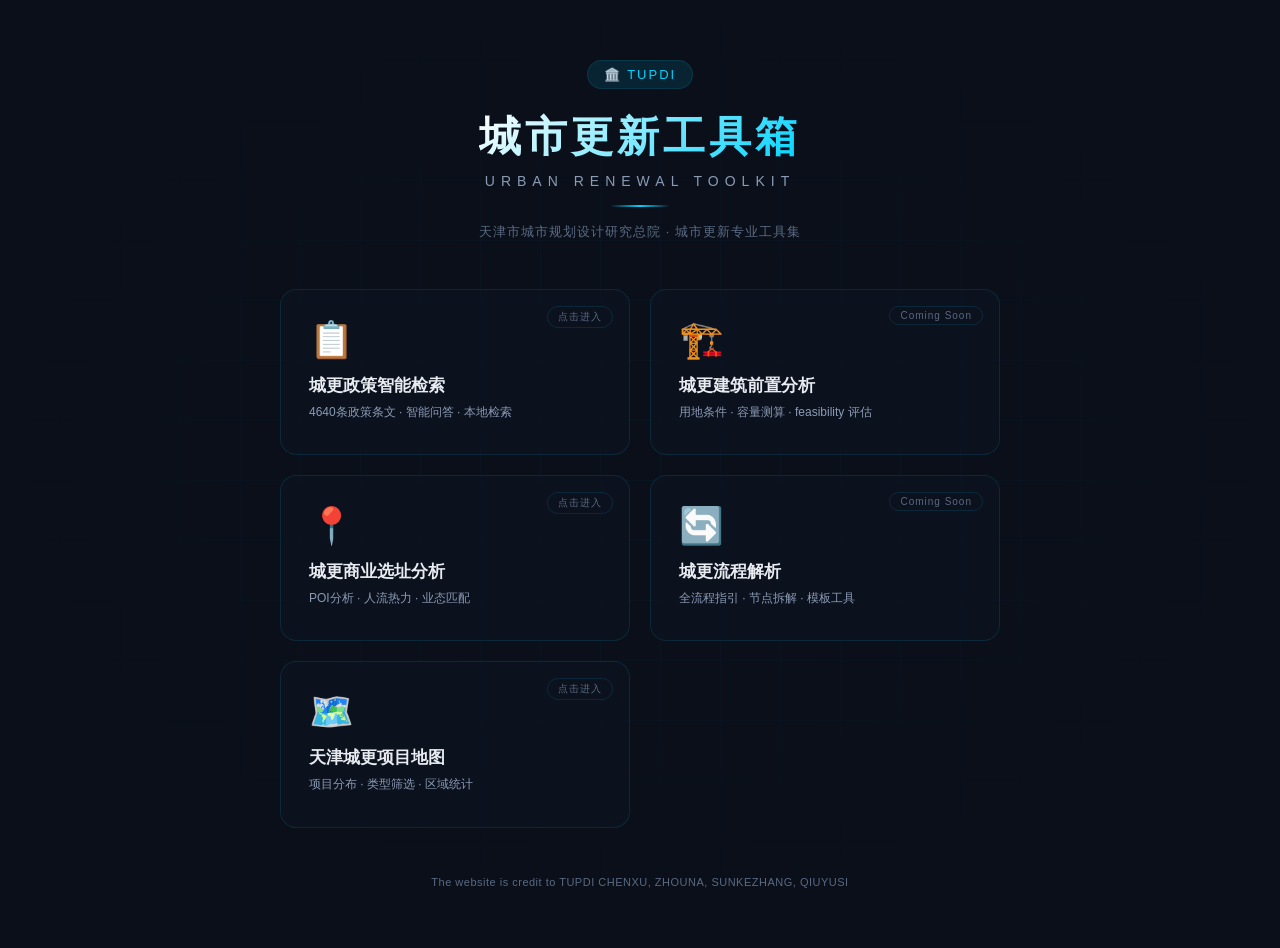
==== commit 11807d6c: "feat: 新增天津城更项目地图页面 + 主页卡片" ====
--- a/index.html
+++ b/index.html
@@ -32,7 +32,7 @@
                     <h3>城更政策智能检索</h3>
                     <p>4640条政策条文 · 智能问答 · 本地检索</p>
                 </div>
-                <div class="card-arrow">→</div>
+                <div class="card-badge active">点击进入</div>
                 <div class="card-glow"></div>
             </a>
 
@@ -48,15 +48,15 @@
             </div>
 
             <!-- 卡片3：商业选址分析 -->
-            <div class="tool-card disabled" data-tilt>
+            <a href="https://datastudio7.github.io/site-analyzer/" class="tool-card" data-tilt target="_blank">
                 <div class="card-icon">📍</div>
                 <div class="card-content">
                     <h3>城更商业选址分析</h3>
                     <p>POI分析 · 人流热力 · 业态匹配</p>
                 </div>
-                <div class="card-badge">Coming Soon</div>
+                <div class="card-badge active">点击进入</div>
                 <div class="card-glow"></div>
-            </div>
+            </a>
 
             <!-- 卡片4：流程解析 -->
             <div class="tool-card disabled" data-tilt>
@@ -68,6 +68,17 @@
                 <div class="card-badge">Coming Soon</div>
                 <div class="card-glow"></div>
             </div>
+
+            <!-- 卡片5：天津城更项目地图 -->
+            <a href="tj-urban-renewal-map.html" class="tool-card" data-tilt>
+                <div class="card-icon">🗺️</div>
+                <div class="card-content">
+                    <h3>天津城更项目地图</h3>
+                    <p>项目分布 · 类型筛选 · 区域统计</p>
+                </div>
+                <div class="card-badge active">点击进入</div>
+                <div class="card-glow"></div>
+            </a>
         </div>
 
         <!-- 底部信息 -->
